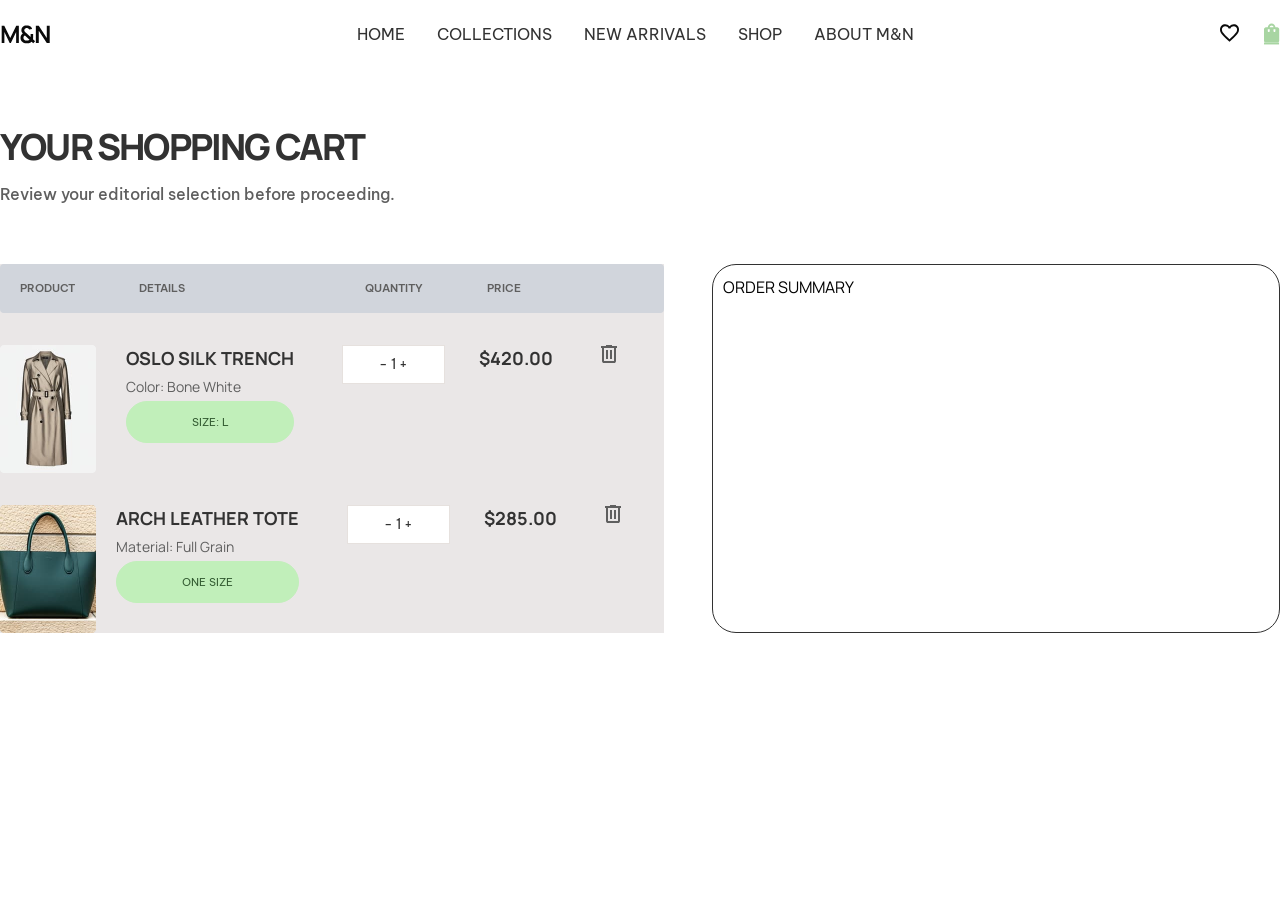
==== cart-page.html @ 9c7ea017 "cart-page" ====
<!DOCTYPE html>
<html lang="en">

<head>
    <meta charset="UTF-8">
    <meta name="viewport" content="width=device-width, initial-scale=1.0">
    <title>Cart Page</title>
    <link rel="stylesheet" href="./assets/output.css">
    <link rel="preconnect" href="https://fonts.googleapis.com">
    <link rel="preconnect" href="https://fonts.gstatic.com" crossorigin>
    <link
        href="https://fonts.googleapis.com/css2?family=Be+Vietnam+Pro:ital,wght@0,100;0,200;0,300;0,400;0,500;0,600;0,700;0,800;0,900;1,100;1,200;1,300;1,400;1,500;1,600;1,700;1,800;1,900&display=swap"
        rel="stylesheet">
    <link rel="preconnect" href="https://fonts.googleapis.com">
    <link rel="preconnect" href="https://fonts.gstatic.com" crossorigin>
    <link href="https://fonts.googleapis.com/css2?family=Manrope:wght@200..800&display=swap" rel="stylesheet">

</head>

<body>
    <header class="py-[24px] md:py-[18px] fixed top-0 left-0  w-full bg-white z-10">
        <div class="container mx-auto flex items-center justify-between">
            <div class="menue block lg:hidden">
                <a href="#"><img class="w-6 md:hidden" src="assets/imgs/menue.svg" alt="Menue"></a>
            </div>
            <div class="logo">
                <img src="assets/imgs/logo-mn.svg" alt="Logo">
            </div>
            <nav class="list hidden md:block">
                <ul class="flex gap-[32px] text-[16px] ">
                    <li><a class="font-body text-[#323232] hover:text-[#A8D5A2] transition" href="./index.html">HOME</a>
                    </li>
                    <li><a class="font-body text-[#323232] hover:text-[#A8D5A2] transition"
                            href="./Product-listing.html">COLLECTIONS</a>
                    </li>
                    <li><a class="font-body text-[#323232] hover:text-[#A8D5A2] transition"
                            href="./single-product.html">NEW ARRIVALS</a>
                    </li>
                    <li><a class="font-body text-[#323232] hover:text-[#A8D5A2] transition" href="#">SHOP</a></li>
                    <li><a class="font-body text-[#323232] hover:text-[#A8D5A2] transition" href="#">ABOUT M&N</a></li>
                </ul>
            </nav>
            <div class="icons flex gap-[25.5px]">
                <a href="#"><img src="assets/imgs/heart.svg" alt="Cart"></a>
                <a class="Wishlist hidden md:block " href="./cart-page.html"><img src="assets/imgs/green-cart.svg"
                        alt="Wishlist"></a>
            </div>

        </div>

    </header>
    <section>
        <div class="container mx-auto mt-[120px]">
            <div class="flex flex-col gap-[8px]">
                <h1 class="text-[#323232] text-[36px] font-family-heading font-extrabold tracking-[-1.8px]">YOUR
                    SHOPPING CART</h1>
                <p class="text-[#5F5F5F] text-[16px] font-family-body font-medium">Review your editorial selection
                    before proceeding.</p>
            </div>
        </div>
    </section>
    <section class="mt-[10px]">
        <div class="container mx-auto md:flex gap-[48px]">
            <div class="w-166 shrink-0 mt-[48px] bg-[#EAE7E7]">
                <div class="flex gap-45 bg-gray-300 py-4 px-5 rounded">
                    <div class="flex gap-[64px]">
                        <p class="text-[#5F5F5F] text-[11px] font-family-body font-semibold">PRODUCT</p>
                        <p class="text-[#5F5F5F] text-[11px] font-family-body font-semibold">DETAILS</p>
                    </div>
                    <div class="flex gap-[64px]">
                        <p class="text-[#5F5F5F] text-[11px] font-family-body font-semibold">QUANTITY</p>
                        <p class="text-[#5F5F5F] text-[11px] font-family-body font-semibold">PRICE</p>
                    </div>
                </div>
                <div>
                    <div class="flex gap-[48px] mt-[32px]">
                        <div class="flex gap-7.5">
                            <img class="w-24" src="assets/imgs/cart ترانشكوت.png" alt="Product Image">
                            <div class="flex flex-col gap-[4px]">
                                <h2 class="text-[#323232] text-[18px] font-family-heading font-bold">OSLO SILK TRENCH
                                </h2>
                                <h3 class="text-[#5F5F5F] text-[14px] font-family-body">Color: Bone White</h3>
                                <button
                                    class="text-[#335B32] text-[11px] font-family-body inline-block px-[12px] py-[12px] border border-[#C1EFBA] bg-[#C1EFBA] rounded-3xl">SIZE:
                                    L
                                </button>
                            </div>
                        </div>
                        <div class="flex  gap-[34px]">
                            <div>
                                <button>
                                    <a href="#"
                                        class="text-[12px] lg:text-[14px] inline-block px-[36px] py-[8px] border border-[#E6E1DE] text-[#323232] text-[#323232] bg-white hover:text-white hover:bg-[#40683F] transition duration-300 ">-
                                        1 +</a></button>
                            </div>
                            <div>
                                <samp class="text-[#323232] text-[18px] font-family-heading font-bold">$420.00</samp>
                            </div>

                        </div>

                        <div>
                            <img src="assets/imgs/trash.svg" alt="Remove Item">
                        </div>


                    </div>
                    <div class="flex gap-[48px] mt-[32px]">
                        <div class="flex gap-[20px]">
                            <img class="w-24" src="assets/imgs/حقيبة-خضراء-كارت-بيج.png" alt="Product Image">
                            <div class="flex flex-col gap-[4px]">
                                <h2 class="text-[#323232] text-[18px] font-family-heading font-bold">ARCH LEATHER TOTE
                                </h2>
                                <h3 class="text-[#5F5F5F] text-[14px] font-family-body">Material: Full Grain</h3>
                                <button
                                    class="text-[#335B32] text-[11px] font-family-body inline-block px-[12px] py-[12px] border border-[#C1EFBA] bg-[#C1EFBA] rounded-3xl">ONE
                                    SIZE
                                </button>
                            </div>
                        </div>
                        <div class="flex  gap-[34px]">
                            <div>
                                <button>
                                    <a href="#"
                                        class="text-[12px] lg:text-[14px] inline-block px-[36px] py-[8px] border border-[#E6E1DE] text-[#323232] text-[#323232] bg-white hover:text-white hover:bg-[#40683F] transition duration-300 ">-
                                        1 +</a></button>
                            </div>
                            <div>
                                <samp class="text-[#323232] text-[18px] font-family-heading font-bold">$285.00</samp>
                            </div>

                        </div>

                        <div>
                            <img src="assets/imgs/trash.svg" alt="Remove Item">
                        </div>


                    </div>
                </div>
            </div>
          
            <div class="flex-1 mt-[48px] border border-[#323232] rounded-3xl pt-[10px] px-[10px]">
                <div>
                    <h2>ORDER SUMMARY</h2>
                </div> 
                
            </div>
        </div>
    </section>

</body>

</html>
---- assets/output.css ----
/*! tailwindcss v4.2.4 | MIT License | https://tailwindcss.com */
@layer properties;
@layer theme, base, components, utilities;
@layer theme {
  :root, :host {
    --font-sans: ui-sans-serif, system-ui, sans-serif, "Apple Color Emoji",
      "Segoe UI Emoji", "Segoe UI Symbol", "Noto Color Emoji";
    --font-mono: ui-monospace, SFMono-Regular, Menlo, Monaco, Consolas, "Liberation Mono",
      "Courier New", monospace;
    --color-gray-300: oklch(87.2% 0.01 258.338);
    --color-black: #000;
    --color-white: #fff;
    --spacing: 0.25rem;
    --font-weight-light: 300;
    --font-weight-medium: 500;
    --font-weight-semibold: 600;
    --font-weight-bold: 700;
    --font-weight-extrabold: 800;
    --radius-lg: 0.5rem;
    --radius-2xl: 1rem;
    --radius-3xl: 1.5rem;
    --default-transition-duration: 150ms;
    --default-transition-timing-function: cubic-bezier(0.4, 0, 0.2, 1);
    --default-font-family: var(--font-sans);
    --default-mono-font-family: var(--font-mono);
    --font-family-body: 'Be Vietnam Pro', sans-serif;
    --font-family-heading: 'Manrope', sans-serif;
  }
}
@layer base {
  *, ::after, ::before, ::backdrop, ::file-selector-button {
    box-sizing: border-box;
    margin: 0;
    padding: 0;
    border: 0 solid;
  }
  html, :host {
    line-height: 1.5;
    -webkit-text-size-adjust: 100%;
    tab-size: 4;
    font-family: var(--default-font-family, ui-sans-serif, system-ui, sans-serif, "Apple Color Emoji", "Segoe UI Emoji", "Segoe UI Symbol", "Noto Color Emoji");
    font-feature-settings: var(--default-font-feature-settings, normal);
    font-variation-settings: var(--default-font-variation-settings, normal);
    -webkit-tap-highlight-color: transparent;
  }
  hr {
    height: 0;
    color: inherit;
    border-top-width: 1px;
  }
  abbr:where([title]) {
    -webkit-text-decoration: underline dotted;
    text-decoration: underline dotted;
  }
  h1, h2, h3, h4, h5, h6 {
    font-size: inherit;
    font-weight: inherit;
  }
  a {
    color: inherit;
    -webkit-text-decoration: inherit;
    text-decoration: inherit;
  }
  b, strong {
    font-weight: bolder;
  }
  code, kbd, samp, pre {
    font-family: var(--default-mono-font-family, ui-monospace, SFMono-Regular, Menlo, Monaco, Consolas, "Liberation Mono", "Courier New", monospace);
    font-feature-settings: var(--default-mono-font-feature-settings, normal);
    font-variation-settings: var(--default-mono-font-variation-settings, normal);
    font-size: 1em;
  }
  small {
    font-size: 80%;
  }
  sub, sup {
    font-size: 75%;
    line-height: 0;
    position: relative;
    vertical-align: baseline;
  }
  sub {
    bottom: -0.25em;
  }
  sup {
    top: -0.5em;
  }
  table {
    text-indent: 0;
    border-color: inherit;
    border-collapse: collapse;
  }
  :-moz-focusring {
    outline: auto;
  }
  progress {
    vertical-align: baseline;
  }
  summary {
    display: list-item;
  }
  ol, ul, menu {
    list-style: none;
  }
  img, svg, video, canvas, audio, iframe, embed, object {
    display: block;
    vertical-align: middle;
  }
  img, video {
    max-width: 100%;
    height: auto;
  }
  button, input, select, optgroup, textarea, ::file-selector-button {
    font: inherit;
    font-feature-settings: inherit;
    font-variation-settings: inherit;
    letter-spacing: inherit;
    color: inherit;
    border-radius: 0;
    background-color: transparent;
    opacity: 1;
  }
  :where(select:is([multiple], [size])) optgroup {
    font-weight: bolder;
  }
  :where(select:is([multiple], [size])) optgroup option {
    padding-inline-start: 20px;
  }
  ::file-selector-button {
    margin-inline-end: 4px;
  }
  ::placeholder {
    opacity: 1;
  }
  @supports (not (-webkit-appearance: -apple-pay-button))  or (contain-intrinsic-size: 1px) {
    ::placeholder {
      color: currentcolor;
      @supports (color: color-mix(in lab, red, red)) {
        color: color-mix(in oklab, currentcolor 50%, transparent);
      }
    }
  }
  textarea {
    resize: vertical;
  }
  ::-webkit-search-decoration {
    -webkit-appearance: none;
  }
  ::-webkit-date-and-time-value {
    min-height: 1lh;
    text-align: inherit;
  }
  ::-webkit-datetime-edit {
    display: inline-flex;
  }
  ::-webkit-datetime-edit-fields-wrapper {
    padding: 0;
  }
  ::-webkit-datetime-edit, ::-webkit-datetime-edit-year-field, ::-webkit-datetime-edit-month-field, ::-webkit-datetime-edit-day-field, ::-webkit-datetime-edit-hour-field, ::-webkit-datetime-edit-minute-field, ::-webkit-datetime-edit-second-field, ::-webkit-datetime-edit-millisecond-field, ::-webkit-datetime-edit-meridiem-field {
    padding-block: 0;
  }
  ::-webkit-calendar-picker-indicator {
    line-height: 1;
  }
  :-moz-ui-invalid {
    box-shadow: none;
  }
  button, input:where([type="button"], [type="reset"], [type="submit"]), ::file-selector-button {
    appearance: button;
  }
  ::-webkit-inner-spin-button, ::-webkit-outer-spin-button {
    height: auto;
  }
  [hidden]:where(:not([hidden="until-found"])) {
    display: none !important;
  }
}
@layer utilities {
  .absolute {
    position: absolute;
  }
  .fixed {
    position: fixed;
  }
  .relative {
    position: relative;
  }
  .top-0 {
    top: calc(var(--spacing) * 0);
  }
  .top-1 {
    top: calc(var(--spacing) * 1);
  }
  .top-1\/2 {
    top: calc(1 / 2 * 100%);
  }
  .right-1 {
    right: calc(var(--spacing) * 1);
  }
  .right-1\.5 {
    right: calc(var(--spacing) * 1.5);
  }
  .bottom-4 {
    bottom: calc(var(--spacing) * 4);
  }
  .bottom-10 {
    bottom: calc(var(--spacing) * 10);
  }
  .left-0 {
    left: calc(var(--spacing) * 0);
  }
  .left-1 {
    left: calc(var(--spacing) * 1);
  }
  .left-1\/2 {
    left: calc(1 / 2 * 100%);
  }
  .z-10 {
    z-index: 10;
  }
  .col-span-1 {
    grid-column: span 1 / span 1;
  }
  .container {
    width: 100%;
    @media (width >= 40rem) {
      max-width: 40rem;
    }
    @media (width >= 48rem) {
      max-width: 48rem;
    }
    @media (width >= 64rem) {
      max-width: 64rem;
    }
    @media (width >= 80rem) {
      max-width: 80rem;
    }
    @media (width >= 96rem) {
      max-width: 96rem;
    }
  }
  .mx-auto {
    margin-inline: auto;
  }
  .ms-8 {
    margin-inline-start: calc(var(--spacing) * 8);
  }
  .ms-\[15px\] {
    margin-inline-start: 15px;
  }
  .me-\[15px\] {
    margin-inline-end: 15px;
  }
  .mt-1 {
    margin-top: calc(var(--spacing) * 1);
  }
  .mt-2 {
    margin-top: calc(var(--spacing) * 2);
  }
  .mt-4 {
    margin-top: calc(var(--spacing) * 4);
  }
  .mt-6 {
    margin-top: calc(var(--spacing) * 6);
  }
  .mt-20 {
    margin-top: calc(var(--spacing) * 20);
  }
  .mt-24 {
    margin-top: calc(var(--spacing) * 24);
  }
  .mt-25 {
    margin-top: calc(var(--spacing) * 25);
  }
  .mt-30 {
    margin-top: calc(var(--spacing) * 30);
  }
  .mt-32 {
    margin-top: calc(var(--spacing) * 32);
  }
  .mt-32\.5 {
    margin-top: calc(var(--spacing) * 32.5);
  }
  .mt-\[4px\] {
    margin-top: 4px;
  }
  .mt-\[10px\] {
    margin-top: 10px;
  }
  .mt-\[16px\] {
    margin-top: 16px;
  }
  .mt-\[24px\] {
    margin-top: 24px;
  }
  .mt-\[30px\] {
    margin-top: 30px;
  }
  .mt-\[32\] {
    margin-top: 32;
  }
  .mt-\[32px\] {
    margin-top: 32px;
  }
  .mt-\[40px\] {
    margin-top: 40px;
  }
  .mt-\[48px\] {
    margin-top: 48px;
  }
  .mt-\[50px\] {
    margin-top: 50px;
  }
  .mt-\[64px\] {
    margin-top: 64px;
  }
  .mt-\[120px\] {
    margin-top: 120px;
  }
  .mt-\[122px\] {
    margin-top: 122px;
  }
  .mt-\[140px\] {
    margin-top: 140px;
  }
  .mt-\[px\] {
    margin-top: px;
  }
  .mb-2 {
    margin-bottom: calc(var(--spacing) * 2);
  }
  .mb-6 {
    margin-bottom: calc(var(--spacing) * 6);
  }
  .mb-10 {
    margin-bottom: calc(var(--spacing) * 10);
  }
  .mb-14 {
    margin-bottom: calc(var(--spacing) * 14);
  }
  .mb-16 {
    margin-bottom: calc(var(--spacing) * 16);
  }
  .mb-24 {
    margin-bottom: calc(var(--spacing) * 24);
  }
  .mb-32 {
    margin-bottom: calc(var(--spacing) * 32);
  }
  .mb-50 {
    margin-bottom: calc(var(--spacing) * 50);
  }
  .mb-89 {
    margin-bottom: calc(var(--spacing) * 89);
  }
  .mb-89\.5 {
    margin-bottom: calc(var(--spacing) * 89.5);
  }
  .mb-\[4px\] {
    margin-bottom: 4px;
  }
  .mb-\[8px\] {
    margin-bottom: 8px;
  }
  .mb-\[24px\] {
    margin-bottom: 24px;
  }
  .mb-\[40px\] {
    margin-bottom: 40px;
  }
  .mb-\[48px\] {
    margin-bottom: 48px;
  }
  .mb-\[64px\] {
    margin-bottom: 64px;
  }
  .mb-\[96px\] {
    margin-bottom: 96px;
  }
  .block {
    display: block;
  }
  .flex {
    display: flex;
  }
  .grid {
    display: grid;
  }
  .hidden {
    display: none;
  }
  .inline {
    display: inline;
  }
  .inline-block {
    display: inline-block;
  }
  .table {
    display: table;
  }
  .h-10 {
    height: calc(var(--spacing) * 10);
  }
  .h-\[500px\] {
    height: 500px;
  }
  .h-auto {
    height: auto;
  }
  .min-h-screen {
    min-height: 100vh;
  }
  .w-1 {
    width: calc(var(--spacing) * 1);
  }
  .w-1\/2 {
    width: calc(1 / 2 * 100%);
  }
  .w-1\/3 {
    width: calc(1 / 3 * 100%);
  }
  .w-2 {
    width: calc(var(--spacing) * 2);
  }
  .w-2\/3 {
    width: calc(2 / 3 * 100%);
  }
  .w-6 {
    width: calc(var(--spacing) * 6);
  }
  .w-10 {
    width: calc(var(--spacing) * 10);
  }
  .w-24 {
    width: calc(var(--spacing) * 24);
  }
  .w-67 {
    width: calc(var(--spacing) * 67);
  }
  .w-67\.5 {
    width: calc(var(--spacing) * 67.5);
  }
  .w-166 {
    width: calc(var(--spacing) * 166);
  }
  .w-\[60\%\] {
    width: 60%;
  }
  .w-\[280px\] {
    width: 280px;
  }
  .w-\[350px\] {
    width: 350px;
  }
  .w-\[550px\] {
    width: 550px;
  }
  .w-auto {
    width: auto;
  }
  .w-fit {
    width: fit-content;
  }
  .w-full {
    width: 100%;
  }
  .min-w-fit {
    min-width: fit-content;
  }
  .flex-1 {
    flex: 1;
  }
  .flex-shrink {
    flex-shrink: 1;
  }
  .shrink-0 {
    flex-shrink: 0;
  }
  .border-collapse {
    border-collapse: collapse;
  }
  .-translate-x-1 {
    --tw-translate-x: calc(var(--spacing) * -1);
    translate: var(--tw-translate-x) var(--tw-translate-y);
  }
  .-translate-x-1\/2 {
    --tw-translate-x: calc(calc(1 / 2 * 100%) * -1);
    translate: var(--tw-translate-x) var(--tw-translate-y);
  }
  .-translate-y-1 {
    --tw-translate-y: calc(var(--spacing) * -1);
    translate: var(--tw-translate-x) var(--tw-translate-y);
  }
  .-translate-y-1\/2 {
    --tw-translate-y: calc(calc(1 / 2 * 100%) * -1);
    translate: var(--tw-translate-x) var(--tw-translate-y);
  }
  .resize {
    resize: both;
  }
  .grid-cols-1 {
    grid-template-columns: repeat(1, minmax(0, 1fr));
  }
  .grid-cols-3 {
    grid-template-columns: repeat(3, minmax(0, 1fr));
  }
  .flex-col {
    flex-direction: column;
  }
  .flex-row {
    flex-direction: row;
  }
  .items-center {
    align-items: center;
  }
  .justify-between {
    justify-content: space-between;
  }
  .justify-center {
    justify-content: center;
  }
  .gap-1 {
    gap: calc(var(--spacing) * 1);
  }
  .gap-2 {
    gap: calc(var(--spacing) * 2);
  }
  .gap-4 {
    gap: calc(var(--spacing) * 4);
  }
  .gap-6 {
    gap: calc(var(--spacing) * 6);
  }
  .gap-7 {
    gap: calc(var(--spacing) * 7);
  }
  .gap-7\.5 {
    gap: calc(var(--spacing) * 7.5);
  }
  .gap-8 {
    gap: calc(var(--spacing) * 8);
  }
  .gap-12 {
    gap: calc(var(--spacing) * 12);
  }
  .gap-16 {
    gap: calc(var(--spacing) * 16);
  }
  .gap-45 {
    gap: calc(var(--spacing) * 45);
  }
  .gap-\[1px\] {
    gap: 1px;
  }
  .gap-\[4\] {
    gap: 4;
  }
  .gap-\[4px\] {
    gap: 4px;
  }
  .gap-\[8px\] {
    gap: 8px;
  }
  .gap-\[12px\] {
    gap: 12px;
  }
  .gap-\[16px\] {
    gap: 16px;
  }
  .gap-\[20px\] {
    gap: 20px;
  }
  .gap-\[22px\] {
    gap: 22px;
  }
  .gap-\[24px\] {
    gap: 24px;
  }
  .gap-\[25\.5px\] {
    gap: 25.5px;
  }
  .gap-\[28px\] {
    gap: 28px;
  }
  .gap-\[30px\] {
    gap: 30px;
  }
  .gap-\[32px\] {
    gap: 32px;
  }
  .gap-\[34px\] {
    gap: 34px;
  }
  .gap-\[48px\] {
    gap: 48px;
  }
  .gap-\[52px\] {
    gap: 52px;
  }
  .gap-\[64px\] {
    gap: 64px;
  }
  .gap-\[90px\] {
    gap: 90px;
  }
  .gap-\[180ppx\] {
    gap: 180ppx;
  }
  .gap-\[180px\] {
    gap: 180px;
  }
  .gap-\[230px\] {
    gap: 230px;
  }
  .gap-\[238px\] {
    gap: 238px;
  }
  .gap-\[240px\] {
    gap: 240px;
  }
  .gap-\[328px\] {
    gap: 328px;
  }
  .gap-\[348px\] {
    gap: 348px;
  }
  .gap-\[px\] {
    gap: px;
  }
  .rounded {
    border-radius: 0.25rem;
  }
  .rounded-3xl {
    border-radius: var(--radius-3xl);
  }
  .rounded-lg {
    border-radius: var(--radius-lg);
  }
  .rounded-s-2xl {
    border-start-start-radius: var(--radius-2xl);
    border-end-start-radius: var(--radius-2xl);
  }
  .rounded-e-2xl {
    border-start-end-radius: var(--radius-2xl);
    border-end-end-radius: var(--radius-2xl);
  }
  .border {
    border-style: var(--tw-border-style);
    border-width: 1px;
  }
  .border-\[\#5F5E5E\] {
    border-color: #5F5E5E;
  }
  .border-\[\#323232\] {
    border-color: #323232;
  }
  .border-\[\#C1EFBA\] {
    border-color: #C1EFBA;
  }
  .border-\[\#E6E1DE\] {
    border-color: #E6E1DE;
  }
  .border-\[\#\] {
    border-color: #;
  }
  .bg-\[\#323232\] {
    background-color: #323232;
  }
  .bg-\[\#A0B6B6\] {
    background-color: #A0B6B6;
  }
  .bg-\[\#C1EFBA\] {
    background-color: #C1EFBA;
  }
  .bg-\[\#EAE7E7\] {
    background-color: #EAE7E7;
  }
  .bg-\[\#F6F3F2\] {
    background-color: #F6F3F2;
  }
  .bg-\[\#FCF8F8\] {
    background-color: #FCF8F8;
  }
  .bg-\[\#\] {
    background-color: #;
  }
  .bg-gray-300 {
    background-color: var(--color-gray-300);
  }
  .bg-white {
    background-color: var(--color-white);
  }
  .bg-cover {
    background-size: cover;
  }
  .p-\[16px\] {
    padding: 16px;
  }
  .p-\[32px\] {
    padding: 32px;
  }
  .px-5 {
    padding-inline: calc(var(--spacing) * 5);
  }
  .px-\[9px\] {
    padding-inline: 9px;
  }
  .px-\[10px\] {
    padding-inline: 10px;
  }
  .px-\[11\.5px\] {
    padding-inline: 11.5px;
  }
  .px-\[11px\] {
    padding-inline: 11px;
  }
  .px-\[12\] {
    padding-inline: 12;
  }
  .px-\[12px\[\]\] {
    padding-inline: 12px[];
  }
  .px-\[12px\] {
    padding-inline: 12px;
  }
  .px-\[14px\] {
    padding-inline: 14px;
  }
  .px-\[24px\] {
    padding-inline: 24px;
  }
  .px-\[26px\] {
    padding-inline: 26px;
  }
  .px-\[32px\] {
    padding-inline: 32px;
  }
  .px-\[36px\] {
    padding-inline: 36px;
  }
  .px-\[42\.5px\] {
    padding-inline: 42.5px;
  }
  .px-\[48px\] {
    padding-inline: 48px;
  }
  .px-\[62\.42px\] {
    padding-inline: 62.42px;
  }
  .px-\[96px\] {
    padding-inline: 96px;
  }
  .px-\[140px\] {
    padding-inline: 140px;
  }
  .py-3 {
    padding-block: calc(var(--spacing) * 3);
  }
  .py-4 {
    padding-block: calc(var(--spacing) * 4);
  }
  .py-\[4px\] {
    padding-block: 4px;
  }
  .py-\[8px\] {
    padding-block: 8px;
  }
  .py-\[9\.4px\] {
    padding-block: 9.4px;
  }
  .py-\[9px\] {
    padding-block: 9px;
  }
  .py-\[10px\] {
    padding-block: 10px;
  }
  .py-\[12\] {
    padding-block: 12;
  }
  .py-\[12px\] {
    padding-block: 12px;
  }
  .py-\[14px\] {
    padding-block: 14px;
  }
  .py-\[16px\] {
    padding-block: 16px;
  }
  .py-\[24px\] {
    padding-block: 24px;
  }
  .pe-\[16px\] {
    padding-inline-end: 16px;
  }
  .pt-19 {
    padding-top: calc(var(--spacing) * 19);
  }
  .pt-19\.5 {
    padding-top: calc(var(--spacing) * 19.5);
  }
  .pt-24 {
    padding-top: calc(var(--spacing) * 24);
  }
  .pt-\[10\] {
    padding-top: 10;
  }
  .pt-\[10px\] {
    padding-top: 10px;
  }
  .pb-24 {
    padding-bottom: calc(var(--spacing) * 24);
  }
  .text-center {
    text-align: center;
  }
  .font-family-body {
    font-family: var(--font-family-body);
  }
  .font-family-heading {
    font-family: var(--font-family-heading);
  }
  .text-\[8px\] {
    font-size: 8px;
  }
  .text-\[10px\] {
    font-size: 10px;
  }
  .text-\[11px\] {
    font-size: 11px;
  }
  .text-\[12px\] {
    font-size: 12px;
  }
  .text-\[13px\] {
    font-size: 13px;
  }
  .text-\[14px\] {
    font-size: 14px;
  }
  .text-\[16px\] {
    font-size: 16px;
  }
  .text-\[18px\] {
    font-size: 18px;
  }
  .text-\[20px\] {
    font-size: 20px;
  }
  .text-\[24px\] {
    font-size: 24px;
  }
  .text-\[30px\] {
    font-size: 30px;
  }
  .text-\[36px\] {
    font-size: 36px;
  }
  .text-\[48px\] {
    font-size: 48px;
  }
  .font-bold {
    --tw-font-weight: var(--font-weight-bold);
    font-weight: var(--font-weight-bold);
  }
  .font-extrabold {
    --tw-font-weight: var(--font-weight-extrabold);
    font-weight: var(--font-weight-extrabold);
  }
  .font-light {
    --tw-font-weight: var(--font-weight-light);
    font-weight: var(--font-weight-light);
  }
  .font-medium {
    --tw-font-weight: var(--font-weight-medium);
    font-weight: var(--font-weight-medium);
  }
  .font-semibold {
    --tw-font-weight: var(--font-weight-semibold);
    font-weight: var(--font-weight-semibold);
  }
  .tracking-\[-0\.6px\] {
    --tw-tracking: -0.6px;
    letter-spacing: -0.6px;
  }
  .tracking-\[-1\.8px\] {
    --tw-tracking: -1.8px;
    letter-spacing: -1.8px;
  }
  .tracking-\[0\.96px\] {
    --tw-tracking: 0.96px;
    letter-spacing: 0.96px;
  }
  .tracking-\[1\.1px\] {
    --tw-tracking: 1.1px;
    letter-spacing: 1.1px;
  }
  .tracking-\[1\.2px\] {
    --tw-tracking: 1.2px;
    letter-spacing: 1.2px;
  }
  .tracking-\[1\.4\] {
    --tw-tracking: 1.4;
    letter-spacing: 1.4;
  }
  .tracking-\[1\.4px\] {
    --tw-tracking: 1.4px;
    letter-spacing: 1.4px;
  }
  .text-\[\#0A0A0A\] {
    color: #0A0A0A;
  }
  .text-\[\#5F5E5E\] {
    color: #5F5E5E;
  }
  .text-\[\#5F5F5F\] {
    color: #5F5F5F;
  }
  .text-\[\#7B7A7A\] {
    color: #7B7A7A;
  }
  .text-\[\#335B32\] {
    color: #335B32;
  }
  .text-\[\#40683F\] {
    color: #40683F;
  }
  .text-\[\#214822\] {
    color: #214822;
  }
  .text-\[\#323232\] {
    color: #323232;
  }
  .text-\[\#A8D5A2\] {
    color: #A8D5A2;
  }
  .text-\[\#E4E2E1\] {
    color: #E4E2E1;
  }
  .text-\[\#FCF8F8\] {
    color: #FCF8F8;
  }
  .text-\[\#\] {
    color: #;
  }
  .text-\[1\] {
    color: 1;
  }
  .text-\[14\] {
    color: 14;
  }
  .text-white {
    color: var(--color-white);
  }
  .underline {
    text-decoration-line: underline;
  }
  .decoration-\[\#40683F\] {
    text-decoration-color: #40683F;
  }
  .decoration-1 {
    text-decoration-thickness: 1px;
  }
  .outline {
    outline-style: var(--tw-outline-style);
    outline-width: 1px;
  }
  .filter {
    filter: var(--tw-blur,) var(--tw-brightness,) var(--tw-contrast,) var(--tw-grayscale,) var(--tw-hue-rotate,) var(--tw-invert,) var(--tw-saturate,) var(--tw-sepia,) var(--tw-drop-shadow,);
  }
  .transition {
    transition-property: color, background-color, border-color, outline-color, text-decoration-color, fill, stroke, --tw-gradient-from, --tw-gradient-via, --tw-gradient-to, opacity, box-shadow, transform, translate, scale, rotate, filter, -webkit-backdrop-filter, backdrop-filter, display, content-visibility, overlay, pointer-events;
    transition-timing-function: var(--tw-ease, var(--default-transition-timing-function));
    transition-duration: var(--tw-duration, var(--default-transition-duration));
  }
  .transition-all {
    transition-property: all;
    transition-timing-function: var(--tw-ease, var(--default-transition-timing-function));
    transition-duration: var(--tw-duration, var(--default-transition-duration));
  }
  .duration-300 {
    --tw-duration: 300ms;
    transition-duration: 300ms;
  }
  .outline-none {
    --tw-outline-style: none;
    outline-style: none;
  }
  .hover\:scale-125 {
    &:hover {
      @media (hover: hover) {
        --tw-scale-x: 125%;
        --tw-scale-y: 125%;
        --tw-scale-z: 125%;
        scale: var(--tw-scale-x) var(--tw-scale-y);
      }
    }
  }
  .hover\:bg-\[\#5F5E5E\] {
    &:hover {
      @media (hover: hover) {
        background-color: #5F5E5E;
      }
    }
  }
  .hover\:bg-\[\#40683F\] {
    &:hover {
      @media (hover: hover) {
        background-color: #40683F;
      }
    }
  }
  .hover\:bg-black {
    &:hover {
      @media (hover: hover) {
        background-color: var(--color-black);
      }
    }
  }
  .hover\:bg-white {
    &:hover {
      @media (hover: hover) {
        background-color: var(--color-white);
      }
    }
  }
  .hover\:px-\[4px\] {
    &:hover {
      @media (hover: hover) {
        padding-inline: 4px;
      }
    }
  }
  .hover\:py-\[4px\] {
    &:hover {
      @media (hover: hover) {
        padding-block: 4px;
      }
    }
  }
  .hover\:text-\[\#323232\] {
    &:hover {
      @media (hover: hover) {
        color: #323232;
      }
    }
  }
  .hover\:text-\[\#A8D5A2\] {
    &:hover {
      @media (hover: hover) {
        color: #A8D5A2;
      }
    }
  }
  .hover\:text-white {
    &:hover {
      @media (hover: hover) {
        color: var(--color-white);
      }
    }
  }
  .sm\:block {
    @media (width >= 40rem) {
      display: block;
    }
  }
  .sm\:flex {
    @media (width >= 40rem) {
      display: flex;
    }
  }
  .sm\:gap-4 {
    @media (width >= 40rem) {
      gap: calc(var(--spacing) * 4);
    }
  }
  .sm\:px-\[28px\] {
    @media (width >= 40rem) {
      padding-inline: 28px;
    }
  }
  .sm\:py-5 {
    @media (width >= 40rem) {
      padding-block: calc(var(--spacing) * 5);
    }
  }
  .sm\:py-\[20px\] {
    @media (width >= 40rem) {
      padding-block: 20px;
    }
  }
  .sm\:text-\[14px\] {
    @media (width >= 40rem) {
      font-size: 14px;
    }
  }
  .sm\:text-\[48px\] {
    @media (width >= 40rem) {
      font-size: 48px;
    }
  }
  .md\:block {
    @media (width >= 48rem) {
      display: block;
    }
  }
  .md\:flex {
    @media (width >= 48rem) {
      display: flex;
    }
  }
  .md\:hidden {
    @media (width >= 48rem) {
      display: none;
    }
  }
  .md\:h-70 {
    @media (width >= 48rem) {
      height: calc(var(--spacing) * 70);
    }
  }
  .md\:h-\[280px\] {
    @media (width >= 48rem) {
      height: 280px;
    }
  }
  .md\:w-fit {
    @media (width >= 48rem) {
      width: fit-content;
    }
  }
  .md\:gap-\[32px\] {
    @media (width >= 48rem) {
      gap: 32px;
    }
  }
  .md\:py-\[18px\] {
    @media (width >= 48rem) {
      padding-block: 18px;
    }
  }
  .md\:text-\[14px\] {
    @media (width >= 48rem) {
      font-size: 14px;
    }
  }
  .md\:text-\[16px\] {
    @media (width >= 48rem) {
      font-size: 16px;
    }
  }
  .md\:text-\[20px\] {
    @media (width >= 48rem) {
      font-size: 20px;
    }
  }
  .md\:text-\[30px\] {
    @media (width >= 48rem) {
      font-size: 30px;
    }
  }
  .md\:text-\[36px\] {
    @media (width >= 48rem) {
      font-size: 36px;
    }
  }
  .md\:text-\[48px\] {
    @media (width >= 48rem) {
      font-size: 48px;
    }
  }
  .md\:text-\[96px\] {
    @media (width >= 48rem) {
      font-size: 96px;
    }
  }
  .md\:text-\[\#323232\] {
    @media (width >= 48rem) {
      color: #323232;
    }
  }
  .lg\:flex {
    @media (width >= 64rem) {
      display: flex;
    }
  }
  .lg\:hidden {
    @media (width >= 64rem) {
      display: none;
    }
  }
  .lg\:w-1\/2 {
    @media (width >= 64rem) {
      width: calc(1 / 2 * 100%);
    }
  }
  .lg\:grid-cols-3 {
    @media (width >= 64rem) {
      grid-template-columns: repeat(3, minmax(0, 1fr));
    }
  }
  .lg\:items-start {
    @media (width >= 64rem) {
      align-items: flex-start;
    }
  }
  .lg\:px-8 {
    @media (width >= 64rem) {
      padding-inline: calc(var(--spacing) * 8);
    }
  }
  .lg\:px-\[24px\] {
    @media (width >= 64rem) {
      padding-inline: 24px;
    }
  }
  .lg\:px-\[32px\] {
    @media (width >= 64rem) {
      padding-inline: 32px;
    }
  }
  .lg\:px-\[48px\] {
    @media (width >= 64rem) {
      padding-inline: 48px;
    }
  }
  .lg\:py-\[16px\] {
    @media (width >= 64rem) {
      padding-block: 16px;
    }
  }
  .lg\:py-\[18px\] {
    @media (width >= 64rem) {
      padding-block: 18px;
    }
  }
  .lg\:py-\[20px\] {
    @media (width >= 64rem) {
      padding-block: 20px;
    }
  }
  .lg\:text-start {
    @media (width >= 64rem) {
      text-align: start;
    }
  }
  .lg\:text-\[11px\] {
    @media (width >= 64rem) {
      font-size: 11px;
    }
  }
  .lg\:text-\[12px\] {
    @media (width >= 64rem) {
      font-size: 12px;
    }
  }
  .lg\:text-\[14px\] {
    @media (width >= 64rem) {
      font-size: 14px;
    }
  }
  .lg\:text-\[16px\] {
    @media (width >= 64rem) {
      font-size: 16px;
    }
  }
  .lg\:text-\[18px\] {
    @media (width >= 64rem) {
      font-size: 18px;
    }
  }
  .lg\:text-\[24px\] {
    @media (width >= 64rem) {
      font-size: 24px;
    }
  }
  .lg\:text-\[36px\] {
    @media (width >= 64rem) {
      font-size: 36px;
    }
  }
  .lg\:text-\[72px\] {
    @media (width >= 64rem) {
      font-size: 72px;
    }
  }
}
body {
  font-family: var(--font-family-body);
}
h1, h2, h3, h4, h5, h6 {
  font-family: var(--font-family-heading);
}
@property --tw-translate-x {
  syntax: "*";
  inherits: false;
  initial-value: 0;
}
@property --tw-translate-y {
  syntax: "*";
  inherits: false;
  initial-value: 0;
}
@property --tw-translate-z {
  syntax: "*";
  inherits: false;
  initial-value: 0;
}
@property --tw-border-style {
  syntax: "*";
  inherits: false;
  initial-value: solid;
}
@property --tw-font-weight {
  syntax: "*";
  inherits: false;
}
@property --tw-tracking {
  syntax: "*";
  inherits: false;
}
@property --tw-outline-style {
  syntax: "*";
  inherits: false;
  initial-value: solid;
}
@property --tw-blur {
  syntax: "*";
  inherits: false;
}
@property --tw-brightness {
  syntax: "*";
  inherits: false;
}
@property --tw-contrast {
  syntax: "*";
  inherits: false;
}
@property --tw-grayscale {
  syntax: "*";
  inherits: false;
}
@property --tw-hue-rotate {
  syntax: "*";
  inherits: false;
}
@property --tw-invert {
  syntax: "*";
  inherits: false;
}
@property --tw-opacity {
  syntax: "*";
  inherits: false;
}
@property --tw-saturate {
  syntax: "*";
  inherits: false;
}
@property --tw-sepia {
  syntax: "*";
  inherits: false;
}
@property --tw-drop-shadow {
  syntax: "*";
  inherits: false;
}
@property --tw-drop-shadow-color {
  syntax: "*";
  inherits: false;
}
@property --tw-drop-shadow-alpha {
  syntax: "<percentage>";
  inherits: false;
  initial-value: 100%;
}
@property --tw-drop-shadow-size {
  syntax: "*";
  inherits: false;
}
@property --tw-duration {
  syntax: "*";
  inherits: false;
}
@property --tw-scale-x {
  syntax: "*";
  inherits: false;
  initial-value: 1;
}
@property --tw-scale-y {
  syntax: "*";
  inherits: false;
  initial-value: 1;
}
@property --tw-scale-z {
  syntax: "*";
  inherits: false;
  initial-value: 1;
}
@layer properties {
  @supports ((-webkit-hyphens: none) and (not (margin-trim: inline))) or ((-moz-orient: inline) and (not (color:rgb(from red r g b)))) {
    *, ::before, ::after, ::backdrop {
      --tw-translate-x: 0;
      --tw-translate-y: 0;
      --tw-translate-z: 0;
      --tw-border-style: solid;
      --tw-font-weight: initial;
      --tw-tracking: initial;
      --tw-outline-style: solid;
      --tw-blur: initial;
      --tw-brightness: initial;
      --tw-contrast: initial;
      --tw-grayscale: initial;
      --tw-hue-rotate: initial;
      --tw-invert: initial;
      --tw-opacity: initial;
      --tw-saturate: initial;
      --tw-sepia: initial;
      --tw-drop-shadow: initial;
      --tw-drop-shadow-color: initial;
      --tw-drop-shadow-alpha: 100%;
      --tw-drop-shadow-size: initial;
      --tw-duration: initial;
      --tw-scale-x: 1;
      --tw-scale-y: 1;
      --tw-scale-z: 1;
    }
  }
}
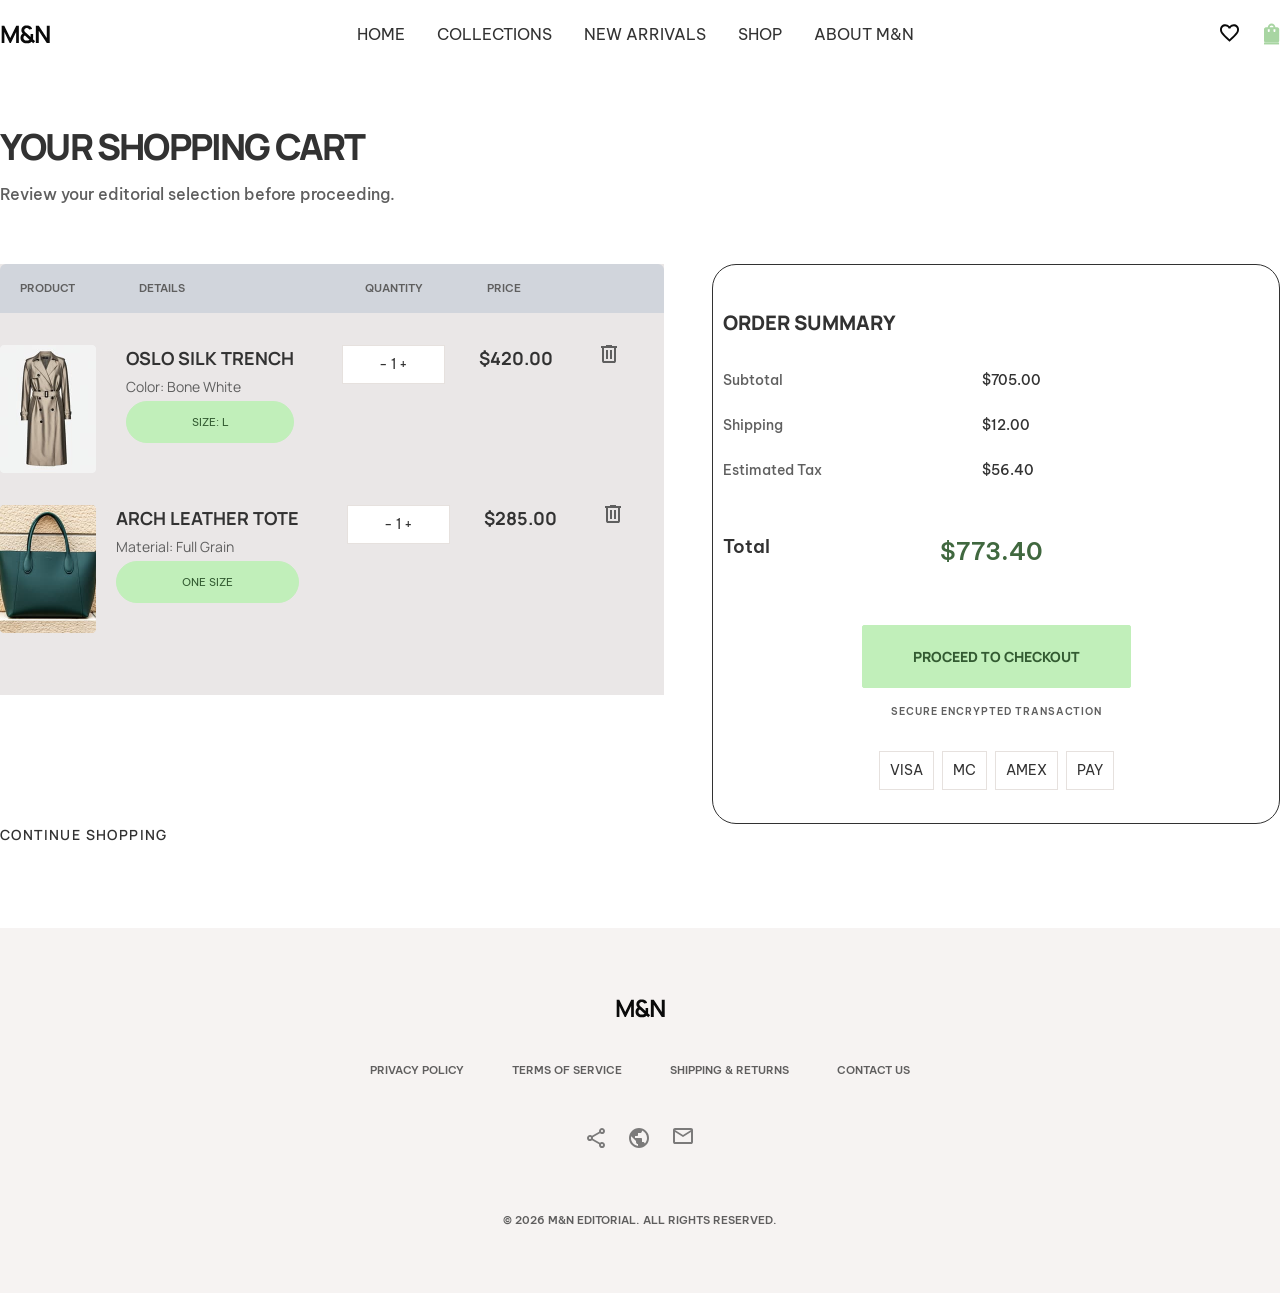
==== commit 9a27c0c6: "cart-page-full" ====
--- a/cart-page.html
+++ b/cart-page.html
@@ -52,17 +52,17 @@
     <section>
         <div class="container mx-auto mt-[120px]">
             <div class="flex flex-col gap-[8px]">
-                <h1 class="text-[#323232] text-[36px] font-family-heading font-extrabold tracking-[-1.8px]">YOUR
+                <h1 class="text-[#323232] text-[24px] md:text-[36px] font-family-heading font-extrabold tracking-[-1.8px]">YOUR
                     SHOPPING CART</h1>
-                <p class="text-[#5F5F5F] text-[16px] font-family-body font-medium">Review your editorial selection
+                <p class="text-[#5F5F5F] text-[12px] md:text-[16px] font-family-body font-medium">Review your editorial selection
                     before proceeding.</p>
             </div>
         </div>
     </section>
     <section class="mt-[10px]">
         <div class="container mx-auto md:flex gap-[48px]">
-            <div class="w-166 shrink-0 mt-[48px] bg-[#EAE7E7]">
-                <div class="flex gap-45 bg-gray-300 py-4 px-5 rounded">
+            <div class="w-166 h-107.75 shrink-0 mt-[48px] bg-[#EAE7E7]">
+                <div class="flex gap-45 bg-gray-300 py-4 px-5 rounded-t-md">
                     <div class="flex gap-[64px]">
                         <p class="text-[#5F5F5F] text-[11px] font-family-body font-semibold">PRODUCT</p>
                         <p class="text-[#5F5F5F] text-[11px] font-family-body font-semibold">DETAILS</p>
@@ -142,13 +142,83 @@
           
             <div class="flex-1 mt-[48px] border border-[#323232] rounded-3xl pt-[10px] px-[10px]">
                 <div>
-                    <h2>ORDER SUMMARY</h2>
-                </div> 
+                    <h2 class="mt-[33px] text-[#323232] text-[20px] font-family-heading font-extrabold">ORDER SUMMARY</h2>
+                </div> 
+                <div class="flex gap-[160px] mt-[32px]">
+                    <ul class="flex flex-col gap-[24px]">
+                        <li class="text-[#5F5F5F] text-[14px] font-family-body font-medium">Subtotal</li> 
+                        <li class="text-[#5F5F5F] text-[14px] font-family-body font-medium">Shipping</li>
+                        <li class="text-[#5F5F5F] text-[14px] font-family-body font-medium">Estimated Tax</li>
+                    </ul> 
+                    <ul class="flex flex-col gap-[24px]" >
+                        <li class="text-[#323232] text-[14px] font-family-body font-medium">$705.00</li> 
+                        <li class="text-[#323232] text-[14px] font-family-body font-medium">$12.00</li>
+                        <li class="text-[#323232] text-[14px] font-family-body font-medium">$56.40</li>
+                    </ul> 
+                </div>  
+                <div class="mt-[52px]">
+                      <ul class="flex  gap-[170px]">
+                        <li class="text-[#323232] text-[18px] font-family-body font-semibold">Total</li> 
+                        <li class="text-[24px] font-family-body font-semibold text-[#40683F]">$773.40</li>
+                    </ul>
+                </div> 
+                <div class="text-center mt-[56px] mb-[16px]">
+                    <button  class="text-[#335B32] text-[14px] font-family-heading font-extrabold inline-block px-[50px] py-[20px] border border-[#C1EFBA] bg-[#C1EFBA] hover:bg-[#40683F] hover:text-white transition duration-300 rounded-xs">PROCEED TO CHECKOUT</button>
+                </div> 
+                <div class="text-center">
+                    <p class="text-[#5F5F5F] text-[10px] font-family-body font-semibold tracking-[1px]">SECURE ENCRYPTED TRANSACTION</p>
+                </div> 
+                <div class="flex gap-[8px] text-center justify-center mb-[33px]">
+                    <button class="text-[#335B32] text-[14px] font-family-body inline-block px-[10px] py-[8px] border border-[#E6E1DE] text-[#323232] text-[#323232] bg-white hover:text-white hover:bg-[#40683F] transition duration-300 mt-[32px]">VISA
+                        </button> 
+                     <button class="text-[#335B32] text-[14px] font-family-body inline-block px-[10px] py-[8px] border border-[#E6E1DE] text-[#323232] text-[#323232] bg-white hover:text-white hover:bg-[#40683F] transition duration-300 mt-[32px]">MC
+                        </button> 
+                     <button class="text-[#335B32] text-[14px] font-family-body inline-block px-[10px] py-[8px] border border-[#E6E1DE] text-[#323232] text-[#323232] bg-white hover:text-white hover:bg-[#40683F] transition duration-300 mt-[32px]">AMEX
+                        </button> 
+                     <button class="text-[#335B32] text-[14px] font-family-body inline-block px-[10px] py-[8px] border border-[#E6E1DE] text-[#323232] text-[#323232] bg-white hover:text-white hover:bg-[#40683F] transition duration-300 mt-[32px]">PAY
+                        </button>            
+                </div>
                 
             </div>
         </div>
     </section>
-
+    <section class="mb-20.75">
+        <div class="container mx-auto"> 
+           <h2 class="text-[#323232] text-[14px] font-family-body font-semibold tracking-[1.4px]">CONTINUE SHOPPING</h2>
+            
+        </div>
+    </section> 
+     <footer class="bg-[#F6F3F2]">
+        <div class="items-center">
+            <div class="container mx-auto flex flex-col items-center text-center  ">
+                <div class="mt-[64px]">
+                    <img class="" src="./assets/imgs/logo-mn.svg" />
+                </div>
+                <div class="mt-[32px]">
+                    <ul class="md:flex gap-[48px]">
+                        <li><a class="text-[#5F5E5E] font-family-body font-semibold text-[11px]" href="#">PRIVACY
+                                POLICY</a></li>
+                        <li><a class="text-[#5F5E5E] font-family-body font-semibold text-[11px]" href="#">TERMS OF
+                                SERVICE</a></li>
+                        <li><a class="text-[#5F5E5E] font-family-body font-semibold text-[11px]" href="#">SHIPPING &
+                                RETURNS</a></li>
+                        <li><a class="text-[#5F5E5E] font-family-body font-semibold text-[11px]" href="#">CONTACT US</a>
+                        </li>
+                    </ul>
+                </div>
+                <div class="flex justify-center gap-[24px] mt-[48px] mb-[64px]">
+                    <a href="#"><img src="./assets/imgs/footer-share.svg" /></a>
+                    <a href="#"><img src="./assets/imgs/footer world.svg" /></a>
+                    <a href="#"><img src="./assets/imgs/footer-massege.svg" /></a>
+                </div>
+                <div class="mb-[64px]">
+                    <p class="text-[#5F5E5E] text-[11px] font-family-body font-semibold">© 2026 M&N EDITORIAL. ALL
+                        RIGHTS RESERVED.</p>
+                </div>
+
+            </div>
+        </div>
+    </footer>
 </body>
 
 </html>
--- a/assets/output.css
+++ b/assets/output.css
@@ -16,7 +16,11 @@
     --font-weight-semibold: 600;
     --font-weight-bold: 700;
     --font-weight-extrabold: 800;
+    --tracking-tight: -0.025em;
+    --radius-xs: 0.125rem;
+    --radius-md: 0.375rem;
     --radius-lg: 0.5rem;
+    --radius-xl: 0.75rem;
     --radius-2xl: 1rem;
     --radius-3xl: 1.5rem;
     --default-transition-duration: 150ms;
@@ -302,6 +306,9 @@
   .mt-\[32px\] {
     margin-top: 32px;
   }
+  .mt-\[33px\] {
+    margin-top: 33px;
+  }
   .mt-\[40px\] {
     margin-top: 40px;
   }
@@ -311,6 +318,18 @@
   .mt-\[50px\] {
     margin-top: 50px;
   }
+  .mt-\[52\] {
+    margin-top: 52;
+  }
+  .mt-\[52px\] {
+    margin-top: 52px;
+  }
+  .mt-\[56\] {
+    margin-top: 56;
+  }
+  .mt-\[56px\] {
+    margin-top: 56px;
+  }
   .mt-\[64px\] {
     margin-top: 64px;
   }
@@ -341,6 +360,12 @@
   .mb-16 {
     margin-bottom: calc(var(--spacing) * 16);
   }
+  .mb-20 {
+    margin-bottom: calc(var(--spacing) * 20);
+  }
+  .mb-20\.75 {
+    margin-bottom: calc(var(--spacing) * 20.75);
+  }
   .mb-24 {
     margin-bottom: calc(var(--spacing) * 24);
   }
@@ -362,9 +387,21 @@
   .mb-\[8px\] {
     margin-bottom: 8px;
   }
+  .mb-\[16\] {
+    margin-bottom: 16;
+  }
+  .mb-\[16px\] {
+    margin-bottom: 16px;
+  }
   .mb-\[24px\] {
     margin-bottom: 24px;
   }
+  .mb-\[32px\] {
+    margin-bottom: 32px;
+  }
+  .mb-\[33px\] {
+    margin-bottom: 33px;
+  }
   .mb-\[40px\] {
     margin-bottom: 40px;
   }
@@ -374,6 +411,9 @@
   .mb-\[64px\] {
     margin-bottom: 64px;
   }
+  .mb-\[83px\] {
+    margin-bottom: 83px;
+  }
   .mb-\[96px\] {
     margin-bottom: 96px;
   }
@@ -400,6 +440,18 @@
   }
   .h-10 {
     height: calc(var(--spacing) * 10);
+  }
+  .h-107 {
+    height: calc(var(--spacing) * 107);
+  }
+  .h-107\.75 {
+    height: calc(var(--spacing) * 107.75);
+  }
+  .h-\[431p\] {
+    height: 431p;
+  }
+  .h-\[431px\] {
+    height: 431px;
   }
   .h-\[500px\] {
     height: 500px;
@@ -573,6 +625,9 @@
   .gap-\[22px\] {
     gap: 22px;
   }
+  .gap-\[24\] {
+    gap: 24;
+  }
   .gap-\[24px\] {
     gap: 24px;
   }
@@ -603,6 +658,18 @@
   .gap-\[90px\] {
     gap: 90px;
   }
+  .gap-\[100\] {
+    gap: 100;
+  }
+  .gap-\[100px\] {
+    gap: 100px;
+  }
+  .gap-\[160px\] {
+    gap: 160px;
+  }
+  .gap-\[170px\] {
+    gap: 170px;
+  }
   .gap-\[180ppx\] {
     gap: 180ppx;
   }
@@ -635,6 +702,9 @@
   }
   .rounded-lg {
     border-radius: var(--radius-lg);
+  }
+  .rounded-xs {
+    border-radius: var(--radius-xs);
   }
   .rounded-s-2xl {
     border-start-start-radius: var(--radius-2xl);
@@ -644,10 +714,26 @@
     border-start-end-radius: var(--radius-2xl);
     border-end-end-radius: var(--radius-2xl);
   }
+  .rounded-t {
+    border-top-left-radius: 0.25rem;
+    border-top-right-radius: 0.25rem;
+  }
+  .rounded-t-md {
+    border-top-left-radius: var(--radius-md);
+    border-top-right-radius: var(--radius-md);
+  }
+  .rounded-b-xl {
+    border-bottom-right-radius: var(--radius-xl);
+    border-bottom-left-radius: var(--radius-xl);
+  }
   .border {
     border-style: var(--tw-border-style);
     border-width: 1px;
   }
+  .border-t {
+    border-top-style: var(--tw-border-style);
+    border-top-width: 1px;
+  }
   .border-\[\#5F5E5E\] {
     border-color: #5F5E5E;
   }
@@ -702,6 +788,12 @@
   .px-5 {
     padding-inline: calc(var(--spacing) * 5);
   }
+  .px-\[1px\] {
+    padding-inline: 1px;
+  }
+  .px-\[8px\] {
+    padding-inline: 8px;
+  }
   .px-\[9px\] {
     padding-inline: 9px;
   }
@@ -744,6 +836,9 @@
   .px-\[48px\] {
     padding-inline: 48px;
   }
+  .px-\[50px\] {
+    padding-inline: 50px;
+  }
   .px-\[62\.42px\] {
     padding-inline: 62.42px;
   }
@@ -753,6 +848,9 @@
   .px-\[140px\] {
     padding-inline: 140px;
   }
+  .px-\[px\] {
+    padding-inline: px;
+  }
   .py-3 {
     padding-block: calc(var(--spacing) * 3);
   }
@@ -786,9 +884,15 @@
   .py-\[16px\] {
     padding-block: 16px;
   }
+  .py-\[20px\] {
+    padding-block: 20px;
+  }
   .py-\[24px\] {
     padding-block: 24px;
   }
+  .py-\[px\] {
+    padding-block: px;
+  }
   .pe-\[16px\] {
     padding-inline-end: 16px;
   }
@@ -806,6 +910,9 @@
   }
   .pt-\[10px\] {
     padding-top: 10px;
+  }
+  .pt-\[24px\] {
+    padding-top: 24px;
   }
   .pb-24 {
     padding-bottom: calc(var(--spacing) * 24);
@@ -906,6 +1013,18 @@
     --tw-tracking: 1.4px;
     letter-spacing: 1.4px;
   }
+  .tracking-\[1\] {
+    --tw-tracking: 1;
+    letter-spacing: 1;
+  }
+  .tracking-\[1px\] {
+    --tw-tracking: 1px;
+    letter-spacing: 1px;
+  }
+  .tracking-tight {
+    --tw-tracking: var(--tracking-tight);
+    letter-spacing: var(--tracking-tight);
+  }
   .text-\[\#0A0A0A\] {
     color: #0A0A0A;
   }
@@ -945,8 +1064,23 @@
   .text-\[1\] {
     color: 1;
   }
+  .text-\[12\] {
+    color: 12;
+  }
   .text-\[14\] {
     color: 14;
+  }
+  .text-\[14p\] {
+    color: 14p;
+  }
+  .text-\[20\] {
+    color: 20;
+  }
+  .text-\[24\] {
+    color: 24;
+  }
+  .text-\[24p\] {
+    color: 24p;
   }
   .text-white {
     color: var(--color-white);
